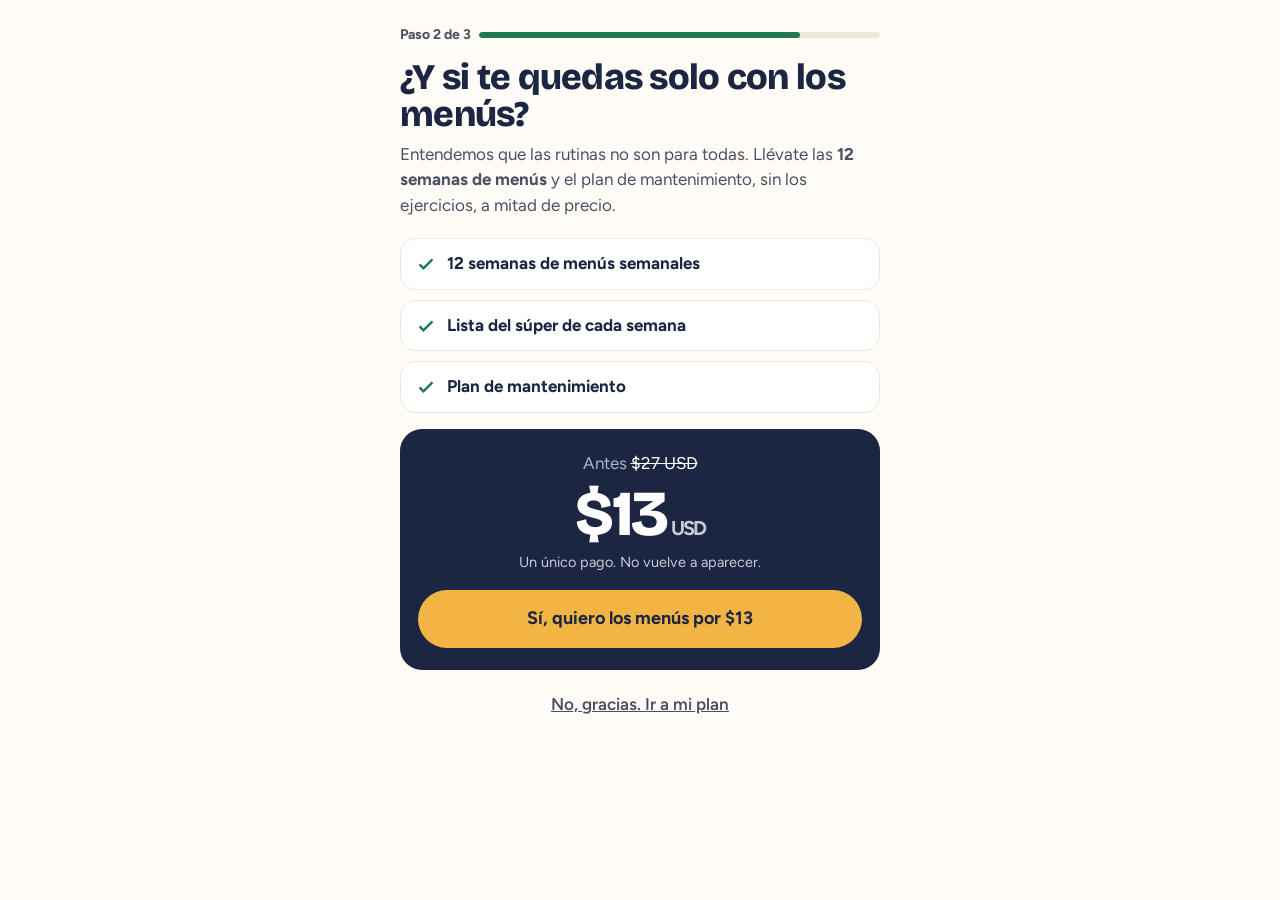
==== downsell.html @ ceddd746 "Plan Saciante quiz funnel v1" ====
<!doctype html><html lang="es-MX"><head><meta charset="utf-8"><meta name="viewport" content="width=device-width, initial-scale=1, viewport-fit=cover"><meta name="robots" content="noindex"><meta name="theme-color" content="#1C2541"><link rel="preconnect" href="https://fonts.googleapis.com"><link rel="preconnect" href="https://fonts.gstatic.com" crossorigin><link href="https://fonts.googleapis.com/css2?family=Bricolage+Grotesque:opsz,wght@12..96,600;12..96,800&family=Figtree:wght@400;500;600;700&display=swap" rel="stylesheet"><link rel="stylesheet" href="styles.css?v=1"><link rel="stylesheet" href="page.css?v=1"><title>Una última opción · Plan Saciante</title></head><body>
<main class="post">
<div class="step">Paso 2 de 3 <i style="--w:80%"></i></div>
<h1>¿Y si te quedas solo con los menús?</h1>
<p class="sub">Entendemos que las rutinas no son para todas. Llévate las <b>12 semanas de menús</b> y el plan de mantenimiento, sin los ejercicios, a mitad de precio.</p>
<ul class="list">
<li><svg viewBox="0 0 24 24" aria-hidden="true"><path d="M5 12.5l4.2 4.2L19 7"/></svg><div><b>12 semanas de menús semanales</b></div></li>
<li><svg viewBox="0 0 24 24" aria-hidden="true"><path d="M5 12.5l4.2 4.2L19 7"/></svg><div><b>Lista del súper de cada semana</b></div></li>
<li><svg viewBox="0 0 24 24" aria-hidden="true"><path d="M5 12.5l4.2 4.2L19 7"/></svg><div><b>Plan de mantenimiento</b></div></li>
</ul>
<div class="price"><div class="was">Antes <s>$27 USD</s></div><div class="now">$13<small>USD</small></div><p class="why">Un único pago. No vuelve a aparecer.</p>
<a class="cta" id="yes" href="#">Sí, quiero los menús por $13</a></div>
<a class="no" href="gracias.html">No, gracias. Ir a mi plan</a>
</main>
<script src="config.js?v=1"></script>
<script>(function(){var C=window.SACIANTE_CONFIG||{};document.getElementById("yes").href=C.DOWNSELL_URL||"#";})();</script>
</body></html>
---- styles.css ----
:root{
  --noche:#1C2541;      /* texto principal, pantallas oscuras */
  --noche-2:#2B3763;
  --leche:#FFFCF7;      /* fondo */
  --avena:#EFE6D8;      /* superficies, bordes */
  --avena-2:#E2D5C1;
  --canela:#9C4A1A;     /* acentos de texto (AA sobre leche) */
  --agave:#1E7A4C;      /* CTA */
  --agave-2:#16613C;
  --miel:#F2B544;       /* progreso, estrellas */
  --alerta:#B3261E;
  --texto-2:#4A4F63;
  --radius-l:22px; --radius-m:16px; --radius-s:10px;
  --shadow:0 1px 0 rgba(28,37,65,.06), 0 8px 24px -12px rgba(28,37,65,.25);
  --display:"Bricolage Grotesque", "Figtree", system-ui, sans-serif;
  --body:"Figtree", system-ui, -apple-system, "Segoe UI", sans-serif;
}
*{box-sizing:border-box}
html{-webkit-text-size-adjust:100%}
body{margin:0;background:var(--leche);color:var(--noche);font:400 17px/1.5 var(--body);min-height:100dvh;-webkit-font-smoothing:antialiased}
body.dark{background:var(--noche);color:#F5F1EA}
img,svg{display:block;max-width:100%}
button{font:inherit;color:inherit}
.skip{position:absolute;left:-999px;top:8px;background:#fff;padding:8px 12px;border-radius:8px;z-index:20}
.skip:focus{left:8px}
:focus-visible{outline:3px solid var(--miel);outline-offset:3px;border-radius:6px}

/* Header */
.top{position:sticky;top:0;z-index:10;display:grid;grid-template-columns:44px 1fr 64px;align-items:center;gap:8px;padding:10px 16px calc(10px);padding-top:max(10px,env(safe-area-inset-top));background:rgba(255,252,247,.94);backdrop-filter:blur(8px);border-bottom:1px solid var(--avena)}
body.dark .top{background:rgba(28,37,65,.94);border-color:var(--noche-2)}
.back{width:44px;height:44px;border:0;background:transparent;border-radius:12px;cursor:pointer;display:grid;place-items:center}
.back svg{width:24px;height:24px;fill:none;stroke:currentColor;stroke-width:2.4;stroke-linecap:round;stroke-linejoin:round}
.back[disabled]{visibility:hidden}
.brand{font:800 18px/1 var(--display);letter-spacing:-.01em;text-align:center}
.glass{display:flex;align-items:center;gap:6px;justify-self:end;font:600 13px/1 var(--body);color:var(--texto-2)}
body.dark .glass{color:#C9CCDA}
.glass svg{width:22px;height:29px}
#milk{transition:y .5s cubic-bezier(.3,.7,.2,1)}

/* Layout */
main{max-width:520px;margin:0 auto;padding:20px 20px 120px;outline:none}
.screen{animation:in .35s ease both}
@keyframes in{from{opacity:0;transform:translateY(8px)}to{opacity:1;transform:none}}
h1,h2{font-family:var(--display);letter-spacing:-.02em;margin:0}
h1{font-size:clamp(30px,8.4vw,40px);line-height:1.04;font-weight:800}
h2{font-size:clamp(25px,6.6vw,31px);line-height:1.12;font-weight:800;margin-bottom:8px}
.sub{color:var(--texto-2);margin:8px 0 20px}
body.dark .sub{color:#C9CCDA}
.hint{font-size:15px;color:var(--texto-2);margin:-12px 0 16px}

/* Options */
.opts{display:grid;gap:10px;margin:0;padding:0;border:0}
.opts.grid2{grid-template-columns:1fr 1fr}
.opt{position:relative;display:flex;align-items:center;gap:14px;width:100%;min-height:60px;padding:14px 16px;background:#fff;border:2px solid var(--avena);border-radius:var(--radius-m);text-align:left;cursor:pointer;font-weight:600;font-size:17px;transition:border-color .15s, background .15s, transform .1s}
.opt:hover{border-color:var(--avena-2)}
.opt:active{transform:scale(.985)}
.opt[aria-pressed="true"],.opt[aria-checked="true"]{border-color:var(--agave);background:#F1F8F3}
.opt .ic{flex:none;width:40px;height:40px;border-radius:12px;background:var(--avena);display:grid;place-items:center}
.opt .ic svg{width:22px;height:22px;fill:none;stroke:var(--noche);stroke-width:1.9;stroke-linecap:round;stroke-linejoin:round}
.opt .tx{display:flex;flex-direction:column;gap:2px}
.opt small{font-weight:400;font-size:15px;color:var(--texto-2);line-height:1.35}
.opt .tick{margin-left:auto;flex:none;width:24px;height:24px;border-radius:7px;border:2px solid var(--avena-2);display:grid;place-items:center}
.opt[aria-checked="true"] .tick{background:var(--agave);border-color:var(--agave)}
.opt .tick svg{width:14px;height:14px;fill:none;stroke:#fff;stroke-width:3;opacity:0}
.opt[aria-checked="true"] .tick svg{opacity:1}
.opt.tile{flex-direction:column;align-items:center;justify-content:center;text-align:center;min-height:132px;gap:10px;padding:14px 10px}
.opt.tile .ic{width:64px;height:64px;border-radius:50%}
.opt.tile .ic svg{width:34px;height:34px}

/* CTA */
.cta{display:flex;align-items:center;justify-content:center;gap:10px;width:100%;min-height:58px;padding:14px 20px;border:0;border-radius:999px;background:var(--agave);color:#fff;font:700 18px/1.2 var(--body);cursor:pointer;box-shadow:0 10px 24px -12px rgba(30,122,76,.8);transition:background .15s, transform .1s;text-decoration:none}
.cta:hover{background:var(--agave-2)}
.cta:active{transform:scale(.985)}
.cta[disabled]{background:#9DB8A8;box-shadow:none;cursor:not-allowed}
.dock{position:fixed;left:0;right:0;bottom:0;padding:12px 20px max(14px,env(safe-area-inset-bottom));background:linear-gradient(to top,var(--leche) 70%,rgba(255,252,247,0));z-index:5}
body.dark .dock{background:linear-gradient(to top,var(--noche) 70%,rgba(28,37,65,0))}
.dock .cta{max-width:480px;margin:0 auto}
.cta.ghost{background:transparent;color:var(--texto-2);box-shadow:none;text-decoration:underline;font-weight:600;font-size:16px;min-height:48px}

/* Landing */
.hero{display:grid;gap:18px;padding-top:6px}
.hero .kicker{display:inline-flex;align-self:start;gap:8px;align-items:center;background:var(--avena);border-radius:999px;padding:6px 12px;font-weight:600;font-size:14px;width:max-content}
.hero h1 em{font-style:normal;color:var(--canela)}
.hero-art{position:relative;border-radius:28px;background:var(--noche);color:#F5F1EA;padding:22px 20px 20px;overflow:hidden;min-height:220px}
.hero-art .moon{position:absolute;right:-30px;top:-30px;width:150px;height:150px;border-radius:50%;background:radial-gradient(circle at 35% 35%,#FFF6DD,#F2B544 60%,#D9952A);opacity:.95}
.hero-art .stars{position:absolute;inset:0;background-image:radial-gradient(#fff 1px,transparent 1.5px),radial-gradient(#fff 1px,transparent 1.5px);background-size:60px 60px,90px 90px;background-position:10px 20px,40px 55px;opacity:.25}
.hero-art .cup{position:relative;width:108px;margin:6px 0 0 6px}
.hero-art .recipe{position:relative;margin-top:12px;font-size:15px;line-height:1.45;color:#D9DCE8;max-width:28ch}
.hero-art .recipe b{color:#fff}
.trust{display:flex;flex-wrap:wrap;gap:8px 16px;justify-content:center;font-size:14px;color:var(--texto-2);margin-top:4px}
.trust span{display:inline-flex;gap:6px;align-items:center}
.trust svg{width:16px;height:16px;fill:none;stroke:var(--agave);stroke-width:2.6}
.proof{display:flex;gap:10px;align-items:center;justify-content:center;font-size:15px;color:var(--texto-2)}
.faces{display:flex}
.faces i{width:28px;height:28px;border-radius:50%;border:2px solid var(--leche);margin-left:-8px;display:grid;place-items:center;font:700 12px/1 var(--body);font-style:normal;color:#fff}
.faces i:first-child{margin-left:0}

/* Info screens */
.card{background:#fff;border:1px solid var(--avena);border-radius:var(--radius-l);padding:20px;box-shadow:var(--shadow)}
body.dark .card{background:var(--noche-2);border-color:#3A4677;box-shadow:none}
.big-stat{font:800 64px/1 var(--display);color:var(--canela);letter-spacing:-.03em}
.steps{list-style:none;margin:16px 0 0;padding:0;display:grid;gap:0;counter-reset:s}
.steps li{position:relative;padding:0 0 18px 52px;counter-increment:s}
.steps li::before{content:counter(s);position:absolute;left:0;top:0;width:36px;height:36px;border-radius:50%;background:var(--avena);display:grid;place-items:center;font:800 16px/1 var(--display)}
.steps li:not(:last-child)::after{content:"";position:absolute;left:17px;top:38px;bottom:2px;width:2px;background:var(--avena)}
.steps li.good::before{background:var(--agave);color:#fff}
.steps b{display:block;font-size:17px}
.steps span{color:var(--texto-2);font-size:15px}
.note{font-size:13px;color:var(--texto-2);margin-top:14px}
body.dark .note{color:#AEB3C8}

/* Stepper */
.unit{display:inline-grid;grid-auto-flow:column;background:var(--avena);border-radius:999px;padding:4px;margin:0 auto 18px}
.unit button{border:0;background:transparent;border-radius:999px;padding:8px 18px;font-weight:700;cursor:pointer;min-height:40px}
.unit button[aria-pressed="true"]{background:#fff;box-shadow:var(--shadow)}
.stepper{display:grid;grid-template-columns:56px 1fr 56px;align-items:center;gap:8px;margin:8px 0 6px}
.stepper button{height:56px;border-radius:50%;border:2px solid var(--avena-2);background:#fff;font:700 26px/1 var(--body);cursor:pointer}
.stepper output{text-align:center;font:800 54px/1 var(--display);letter-spacing:-.03em}
.stepper output small{font:600 20px var(--body);color:var(--texto-2);margin-left:4px}
input[type=range]{width:100%;accent-color:var(--agave);height:36px}
.center{text-align:center}
.pill{display:inline-block;background:#F1F8F3;color:var(--agave-2);border-radius:999px;padding:6px 12px;font-weight:700;font-size:15px;margin-top:10px}
.field{display:grid;gap:8px;margin:6px 0}
.field label{font-weight:600}
.field input{height:58px;border-radius:var(--radius-m);border:2px solid var(--avena-2);padding:0 16px;font:600 19px var(--body);background:#fff;color:var(--noche)}
.field input:focus{border-color:var(--agave);outline:none;box-shadow:0 0 0 4px rgba(30,122,76,.15)}

/* Chart */
.chart{margin-top:8px}
.chart svg{width:100%;height:auto}
.legend{display:flex;gap:16px;font-size:14px;color:var(--texto-2);margin-top:6px}
.legend i{display:inline-block;width:12px;height:12px;border-radius:3px;margin-right:6px;vertical-align:-1px}

/* Loader */
.loader{min-height:70dvh;display:grid;align-content:center;justify-items:center;text-align:center;gap:18px}
.bigcup{width:120px}
.bigcup #bigmilk{transition:y .25s linear}
.checks{list-style:none;padding:0;margin:4px 0 0;display:grid;gap:10px;text-align:left;width:100%;max-width:320px}
.checks li{display:flex;gap:10px;align-items:center;color:#AEB3C8;transition:color .3s}
.checks li.done{color:#F5F1EA}
.checks .dot{width:22px;height:22px;border-radius:50%;border:2px solid #4A5788;display:grid;place-items:center;flex:none}
.checks li.done .dot{background:var(--agave);border-color:var(--agave)}
.checks .dot svg{width:12px;height:12px;fill:none;stroke:#fff;stroke-width:3.5;opacity:0}
.checks li.done .dot svg{opacity:1}
.ticker{min-height:110px;width:100%;max-width:380px}
.review{background:var(--noche-2);border-radius:var(--radius-m);padding:14px 16px;text-align:left;animation:in .4s ease both}
.review .stars{color:var(--miel);letter-spacing:2px;font-size:14px}
.review p{margin:4px 0 6px;font-size:15px;color:#F5F1EA}
.review small{color:#AEB3C8;font-size:13px}

/* Result */
.badge{display:inline-flex;gap:6px;align-items:center;border-radius:999px;padding:6px 12px;font-weight:700;font-size:14px}
.badge.warn{background:#FBEAE8;color:var(--alerta)}
.badge.ok{background:#F1F8F3;color:var(--agave-2)}
.imc{display:grid;gap:10px;margin:14px 0}
.imc-bar{position:relative;height:12px;border-radius:999px;background:linear-gradient(90deg,#7FB3D5 0 18%,#6FBF8E 18% 45%,#F2B544 45% 70%,#E07A5F 70%)}
.imc-pin{position:absolute;top:-7px;width:26px;height:26px;border-radius:50%;background:#fff;border:4px solid var(--noche);transform:translateX(-50%)}
.imc-scale{display:flex;justify-content:space-between;font-size:12px;color:var(--texto-2)}
.signals{list-style:none;padding:0;margin:12px 0 0;display:grid;gap:10px}
.signals li{display:flex;gap:12px;align-items:flex-start;padding:12px 14px;border-radius:var(--radius-m);background:#FFF6F0;border:1px solid #F4DCCB}
.signals li svg{flex:none;width:22px;height:22px;fill:none;stroke:var(--alerta);stroke-width:2.2;margin-top:2px}
.signals b{display:block}
.signals span{font-size:15px;color:var(--texto-2)}
.testis{display:grid;gap:12px}
.testi{background:#fff;border:1px solid var(--avena);border-radius:var(--radius-m);padding:16px}
.testi .who{display:flex;gap:10px;align-items:center;margin-bottom:8px}
.testi .av{width:40px;height:40px;border-radius:50%;display:grid;place-items:center;color:#fff;font:700 15px var(--body)}
.testi .stars{color:#C98A12;letter-spacing:2px;font-size:14px}
.testi p{margin:0}
.fine{font-size:12.5px;color:var(--texto-2);margin-top:10px}

/* Offer */
.offer section{margin-top:28px}
.banner{position:sticky;top:65px;z-index:4;margin:-20px -20px 16px;padding:10px 16px;background:var(--noche);color:#F5F1EA;font-size:14.5px;text-align:center;display:flex;gap:8px;align-items:center;justify-content:center}
.banner b{color:var(--miel);font-variant-numeric:tabular-nums;font-size:16px}
.phases{display:grid;gap:10px;margin-top:14px}
.phase{display:grid;grid-template-columns:72px 1fr;gap:12px;align-items:center;padding:14px;border-radius:var(--radius-m);background:#fff;border:1px solid var(--avena)}
.phase .d{font:800 15px/1.1 var(--display);text-align:center;background:var(--avena);border-radius:12px;padding:10px 4px}
.phase .d b{display:block;font-size:24px}
.phase p{margin:2px 0 0;font-size:15px;color:var(--texto-2)}
.stack{list-style:none;margin:14px 0 0;padding:0;border:1px solid var(--avena);border-radius:var(--radius-l);overflow:hidden;background:#fff}
.stack li{display:flex;gap:12px;align-items:flex-start;padding:14px 16px;border-top:1px solid var(--avena)}
.stack li:first-child{border-top:0}
.stack .mock{flex:none;width:44px;height:56px;border-radius:6px;background:var(--noche);position:relative;box-shadow:2px 3px 0 var(--avena-2)}
.stack .mock::after{content:"";position:absolute;left:8px;right:8px;top:10px;height:4px;border-radius:2px;background:var(--miel);box-shadow:0 8px 0 rgba(255,255,255,.4),0 14px 0 rgba(255,255,255,.25)}
.stack .mock.b{background:var(--agave)}
.stack .t{flex:1}
.stack .t b{display:block}
.stack .t span{font-size:14.5px;color:var(--texto-2)}
.stack .v{font-weight:700;color:var(--texto-2);text-decoration:line-through;white-space:nowrap}
.stack .tag{display:inline-block;font-size:12px;font-weight:800;color:var(--canela);margin-bottom:2px}
.price{margin-top:16px;text-align:center;padding:22px 18px;border-radius:var(--radius-l);background:var(--noche);color:#F5F1EA}
.price .was{color:#AEB3C8}
.price .was s{color:#fff}
.price .now{font:800 64px/1 var(--display);letter-spacing:-.03em;margin:6px 0;color:#fff}
.price .now small{font:700 20px var(--body);color:#C9CCDA;margin-left:4px}
.price .why{font-size:14.5px;color:#C9CCDA;margin:0 0 16px}
.price .cta{background:var(--miel);color:var(--noche);box-shadow:none}
.price .cta:hover{background:#FFC75E}
.price .secure{display:flex;gap:8px;justify-content:center;align-items:center;font-size:13px;color:#AEB3C8;margin-top:12px}
.price .secure svg{width:14px;height:14px;fill:none;stroke:currentColor;stroke-width:2.2}
.guarantee{display:grid;grid-template-columns:76px 1fr;gap:14px;align-items:center}
.seal{width:76px;height:76px;border-radius:50%;background:var(--miel);display:grid;place-items:center;text-align:center;font:800 12px/1.05 var(--display);color:var(--noche);box-shadow:inset 0 0 0 4px #fff,0 0 0 2px var(--miel)}
.seal b{display:block;font-size:26px}
details{border-bottom:1px solid var(--avena);padding:4px 0}
summary{cursor:pointer;list-style:none;font-weight:700;min-height:52px;display:flex;align-items:center;justify-content:space-between;gap:12px}
summary::-webkit-details-marker{display:none}
summary::after{content:"+";font:700 24px var(--body);color:var(--texto-2)}
details[open] summary::after{content:"–"}
details p{margin:0 0 14px;color:var(--texto-2)}
.disclaimer{font-size:12.5px;color:var(--texto-2);border-top:1px solid var(--avena);margin-top:32px;padding-top:16px}
.compare{display:grid;grid-template-columns:1fr 1fr;gap:10px;margin-top:14px}
.compare div{padding:14px;border-radius:var(--radius-m);font-size:15px}
.compare .a{background:#FBEAE8}
.compare .b{background:#F1F8F3}
.compare b{display:block;font-family:var(--display);font-size:16px;margin-bottom:4px}

@media (prefers-reduced-motion:reduce){*{animation:none!important;transition:none!important}}
@media (min-width:700px){main{padding-top:36px}}
---- page.css ----
.post{max-width:520px;margin:0 auto;padding:24px 20px 60px}
.post .step{display:flex;gap:8px;align-items:center;font-weight:700;color:var(--texto-2);font-size:14px;margin-bottom:14px}
.post .step i{flex:1;height:6px;border-radius:999px;background:var(--avena);overflow:hidden;position:relative}
.post .step i::after{content:"";position:absolute;inset:0;width:var(--w,50%);background:var(--agave);border-radius:999px}
.post h1{font-size:clamp(28px,7.6vw,36px)}
.post ul.list{list-style:none;padding:0;margin:16px 0;display:grid;gap:10px}
.post ul.list li{display:flex;gap:10px;align-items:flex-start;background:#fff;border:1px solid var(--avena);border-radius:16px;padding:12px 14px}
.post ul.list svg{flex:none;width:22px;height:22px;fill:none;stroke:var(--agave);stroke-width:2.6;margin-top:2px}
.post .no{display:block;text-align:center;margin-top:10px;color:var(--texto-2);font-weight:600;min-height:48px;line-height:48px}
.dl{display:grid;gap:10px;margin:16px 0}
.dl a{display:flex;gap:12px;align-items:center;background:#fff;border:1px solid var(--avena);border-radius:16px;padding:14px;text-decoration:none;color:var(--noche);font-weight:700;min-height:60px}
.dl a span{margin-left:auto;color:var(--agave);font-size:14px}
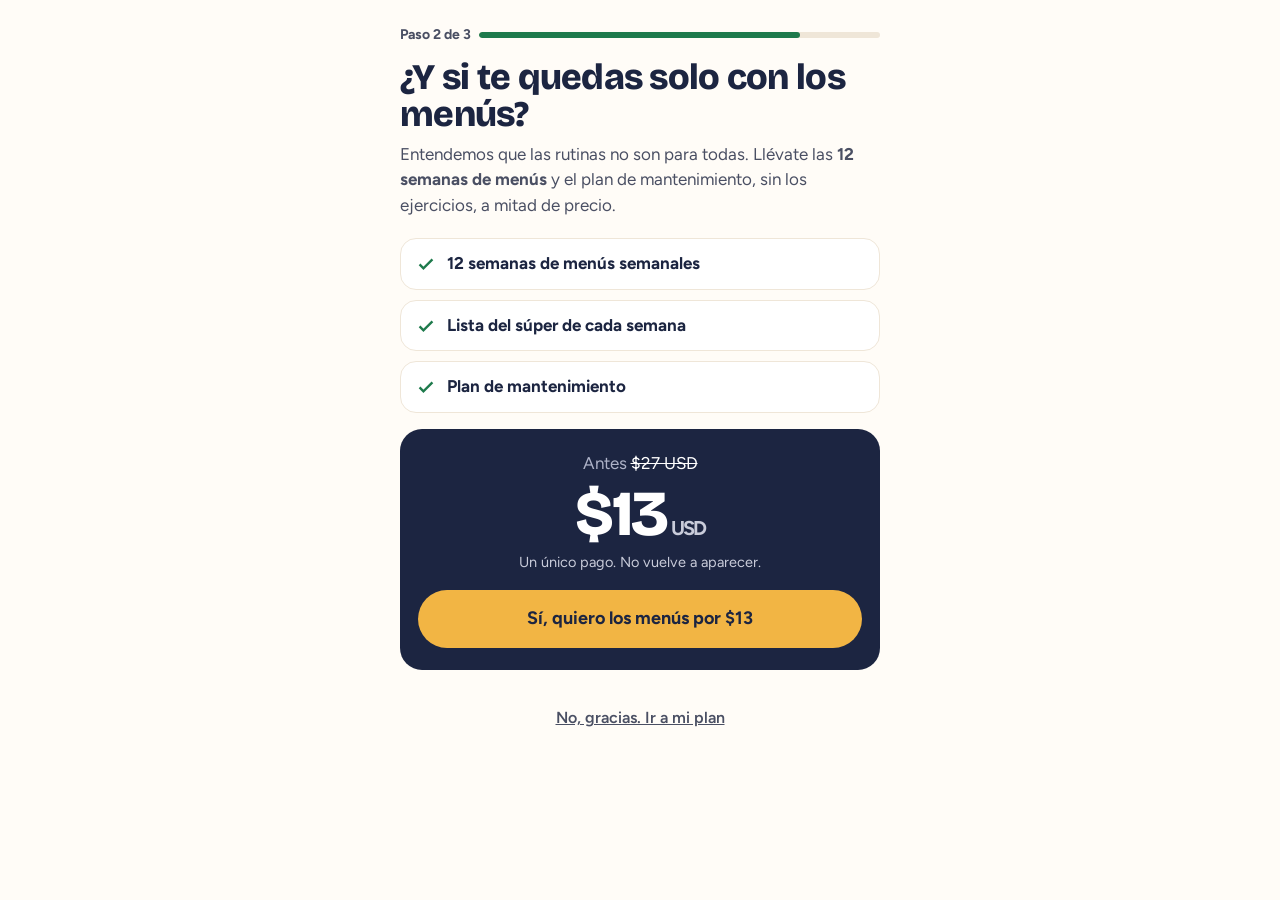
==== commit 98514950: "connect KashPay checkout + one-click upsell/downsell" ====
--- a/downsell.html
+++ b/downsell.html
@@ -1,4 +1,4 @@
-<!doctype html><html lang="es-MX"><head><meta charset="utf-8"><meta name="viewport" content="width=device-width, initial-scale=1, viewport-fit=cover"><meta name="robots" content="noindex"><meta name="theme-color" content="#1C2541"><link rel="preconnect" href="https://fonts.googleapis.com"><link rel="preconnect" href="https://fonts.gstatic.com" crossorigin><link href="https://fonts.googleapis.com/css2?family=Bricolage+Grotesque:opsz,wght@12..96,600;12..96,800&family=Figtree:wght@400;500;600;700&display=swap" rel="stylesheet"><link rel="stylesheet" href="styles.css?v=1"><link rel="stylesheet" href="page.css?v=1"><title>Una última opción · Plan Saciante</title></head><body>
+<!doctype html><html lang="es-MX"><head><meta charset="utf-8"><meta name="viewport" content="width=device-width, initial-scale=1, viewport-fit=cover"><meta name="robots" content="noindex"><meta name="theme-color" content="#1C2541"><link rel="preconnect" href="https://fonts.googleapis.com"><link rel="preconnect" href="https://fonts.gstatic.com" crossorigin><link href="https://fonts.googleapis.com/css2?family=Bricolage+Grotesque:opsz,wght@12..96,600;12..96,800&family=Figtree:wght@400;500;600;700&display=swap" rel="stylesheet"><link rel="stylesheet" href="styles.css?v=2"><link rel="stylesheet" href="page.css?v=1"><script src="https://pay.sheridanmktmng.com/scripts/upsell-processor.js"></script><title>Una última opción · Plan Saciante</title></head><body>
 <main class="post">
 <div class="step">Paso 2 de 3 <i style="--w:80%"></i></div>
 <h1>¿Y si te quedas solo con los menús?</h1>
@@ -9,9 +9,9 @@
 <li><svg viewBox="0 0 24 24" aria-hidden="true"><path d="M5 12.5l4.2 4.2L19 7"/></svg><div><b>Plan de mantenimiento</b></div></li>
 </ul>
 <div class="price"><div class="was">Antes <s>$27 USD</s></div><div class="now">$13<small>USD</small></div><p class="why">Un único pago. No vuelve a aparecer.</p>
-<a class="cta" id="yes" href="#">Sí, quiero los menús por $13</a></div>
-<a class="no" href="gracias.html">No, gracias. Ir a mi plan</a>
+<button type="button" class="cta" id="yes" onclick="acceptUpsell('https://pay.sheridanmktmng.com/u/2a9d24d988082957')">Sí, quiero los menús por &#36;13</button></div>
+<button type="button" class="no cta ghost" onclick="declineUpsell('https://pay.sheridanmktmng.com/u/2a9d24d988082957')">No, gracias. Ir a mi plan</button>
 </main>
 <script src="config.js?v=1"></script>
-<script>(function(){var C=window.SACIANTE_CONFIG||{};document.getElementById("yes").href=C.DOWNSELL_URL||"#";})();</script>
+
 </body></html>
--- a/styles.css
+++ b/styles.css
@@ -16,6 +16,8 @@
   --body:"Figtree", system-ui, -apple-system, "Segoe UI", sans-serif;
 }
 *{box-sizing:border-box}
+[hidden]{display:none!important}
+h1:focus,h2:focus{outline:none}
 html{-webkit-text-size-adjust:100%}
 body{margin:0;background:var(--leche);color:var(--noche);font:400 17px/1.5 var(--body);min-height:100dvh;-webkit-font-smoothing:antialiased}
 body.dark{background:var(--noche);color:#F5F1EA}
@@ -153,7 +155,7 @@
 .badge.warn{background:#FBEAE8;color:var(--alerta)}
 .badge.ok{background:#F1F8F3;color:var(--agave-2)}
 .imc{display:grid;gap:10px;margin:14px 0}
-.imc-bar{position:relative;height:12px;border-radius:999px;background:linear-gradient(90deg,#7FB3D5 0 18%,#6FBF8E 18% 45%,#F2B544 45% 70%,#E07A5F 70%)}
+.imc-bar{position:relative;height:12px;border-radius:999px;background:linear-gradient(90deg,#7FB3D5 0 14%,#6FBF8E 14% 40%,#F2B544 40% 60%,#E07A5F 60%)}
 .imc-pin{position:absolute;top:-7px;width:26px;height:26px;border-radius:50%;background:#fff;border:4px solid var(--noche);transform:translateX(-50%)}
 .imc-scale{display:flex;justify-content:space-between;font-size:12px;color:var(--texto-2)}
 .signals{list-style:none;padding:0;margin:12px 0 0;display:grid;gap:10px}
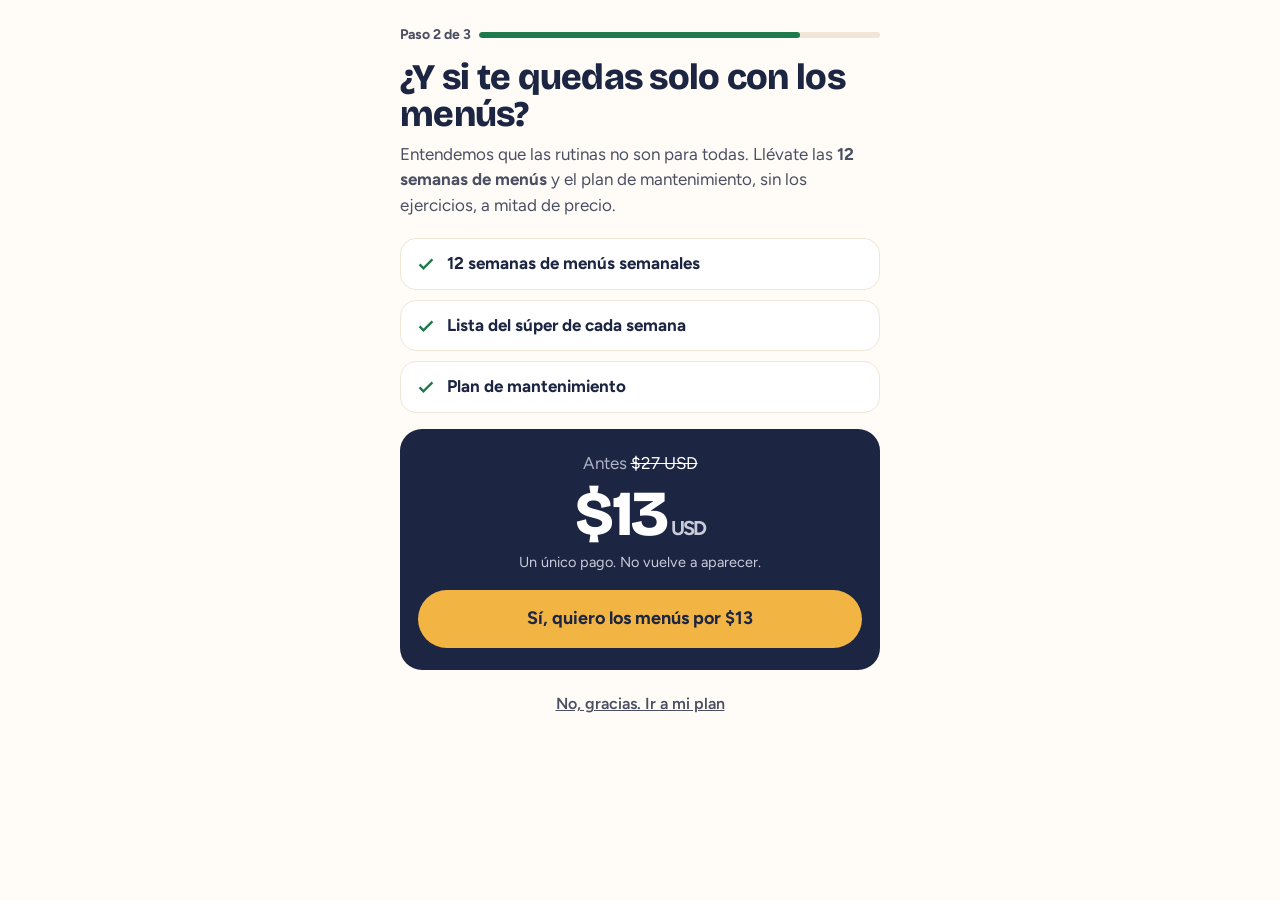
==== commit 7804f1b3: "decline link spacing" ====
--- a/downsell.html
+++ b/downsell.html
@@ -1,4 +1,4 @@
-<!doctype html><html lang="es-MX"><head><meta charset="utf-8"><meta name="viewport" content="width=device-width, initial-scale=1, viewport-fit=cover"><meta name="robots" content="noindex"><meta name="theme-color" content="#1C2541"><link rel="preconnect" href="https://fonts.googleapis.com"><link rel="preconnect" href="https://fonts.gstatic.com" crossorigin><link href="https://fonts.googleapis.com/css2?family=Bricolage+Grotesque:opsz,wght@12..96,600;12..96,800&family=Figtree:wght@400;500;600;700&display=swap" rel="stylesheet"><link rel="stylesheet" href="styles.css?v=2"><link rel="stylesheet" href="page.css?v=1"><script src="https://pay.sheridanmktmng.com/scripts/upsell-processor.js"></script><title>Una última opción · Plan Saciante</title></head><body>
+<!doctype html><html lang="es-MX"><head><meta charset="utf-8"><meta name="viewport" content="width=device-width, initial-scale=1, viewport-fit=cover"><meta name="robots" content="noindex"><meta name="theme-color" content="#1C2541"><link rel="preconnect" href="https://fonts.googleapis.com"><link rel="preconnect" href="https://fonts.gstatic.com" crossorigin><link href="https://fonts.googleapis.com/css2?family=Bricolage+Grotesque:opsz,wght@12..96,600;12..96,800&family=Figtree:wght@400;500;600;700&display=swap" rel="stylesheet"><link rel="stylesheet" href="styles.css?v=2"><link rel="stylesheet" href="page.css?v=2"><script src="https://pay.sheridanmktmng.com/scripts/upsell-processor.js"></script><title>Una última opción · Plan Saciante</title></head><body>
 <main class="post">
 <div class="step">Paso 2 de 3 <i style="--w:80%"></i></div>
 <h1>¿Y si te quedas solo con los menús?</h1>
--- a/page.css
+++ b/page.css
@@ -6,7 +6,7 @@
 .post ul.list{list-style:none;padding:0;margin:16px 0;display:grid;gap:10px}
 .post ul.list li{display:flex;gap:10px;align-items:flex-start;background:#fff;border:1px solid var(--avena);border-radius:16px;padding:12px 14px}
 .post ul.list svg{flex:none;width:22px;height:22px;fill:none;stroke:var(--agave);stroke-width:2.6;margin-top:2px}
-.post .no{display:block;text-align:center;margin-top:10px;color:var(--texto-2);font-weight:600;min-height:48px;line-height:48px}
+.post .no{display:block;text-align:center;margin-top:10px;color:var(--texto-2);font-weight:600;min-height:48px;line-height:1.35;padding:12px 8px;width:100%;border:0;background:none;cursor:pointer;text-decoration:underline}
 .dl{display:grid;gap:10px;margin:16px 0}
 .dl a{display:flex;gap:12px;align-items:center;background:#fff;border:1px solid var(--avena);border-radius:16px;padding:14px;text-decoration:none;color:var(--noche);font-weight:700;min-height:60px}
 .dl a span{margin-left:auto;color:var(--agave);font-size:14px}
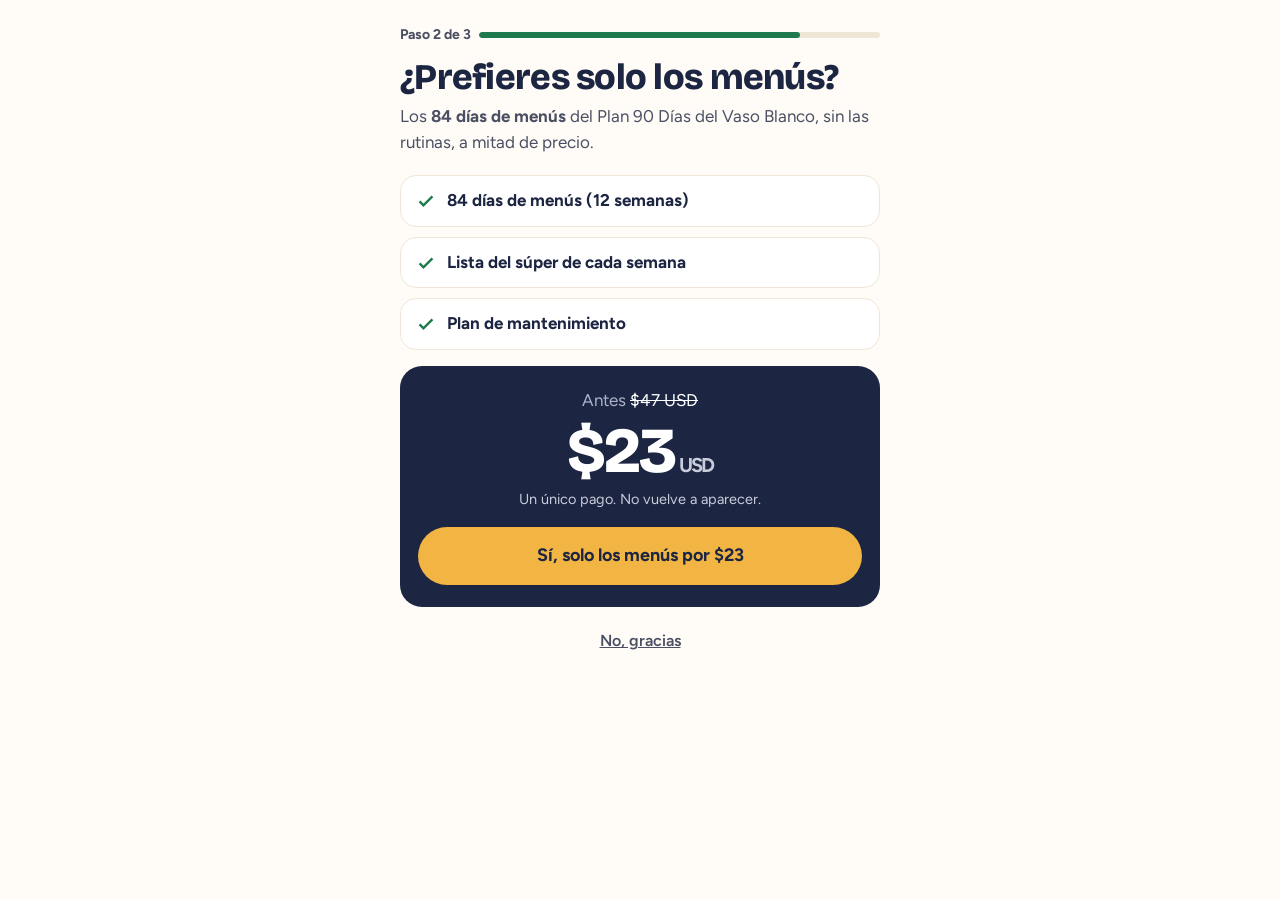
==== commit f1176062: "Oferta V2 «El Vaso Blanco»: marca, promesa, despensa con candado, tu medida y tu hora, stack 197, la" ====
--- a/downsell.html
+++ b/downsell.html
@@ -1,17 +1,17 @@
-<!doctype html><html lang="es-MX"><head><meta charset="utf-8"><meta name="viewport" content="width=device-width, initial-scale=1, viewport-fit=cover"><meta name="robots" content="noindex"><meta name="theme-color" content="#1C2541"><link rel="preconnect" href="https://fonts.googleapis.com"><link rel="preconnect" href="https://fonts.gstatic.com" crossorigin><link href="https://fonts.googleapis.com/css2?family=Bricolage+Grotesque:opsz,wght@12..96,600;12..96,800&family=Figtree:wght@400;500;600;700&display=swap" rel="stylesheet"><link rel="stylesheet" href="styles.css?v=2"><link rel="stylesheet" href="page.css?v=2"><script src="https://pay.sheridanmktmng.com/scripts/upsell-processor.js"></script><title>Una última opción · Plan Saciante</title></head><body>
+<!doctype html><html lang="es-MX"><head><meta charset="utf-8"><meta name="viewport" content="width=device-width, initial-scale=1, viewport-fit=cover"><meta name="robots" content="noindex"><meta name="theme-color" content="#1C2541"><link rel="preconnect" href="https://fonts.googleapis.com"><link rel="preconnect" href="https://fonts.gstatic.com" crossorigin><link href="https://fonts.googleapis.com/css2?family=Bricolage+Grotesque:opsz,wght@12..96,600;12..96,800&family=Figtree:wght@400;500;600;700&display=swap" rel="stylesheet"><link rel="stylesheet" href="styles.css?v=3"><link rel="stylesheet" href="page.css?v=2"><script src="https://pay.sheridanmktmng.com/scripts/upsell-processor.js"></script><title>Una última opción · El Vaso Blanco</title></head><body>
 <main class="post">
 <div class="step">Paso 2 de 3 <i style="--w:80%"></i></div>
-<h1>¿Y si te quedas solo con los menús?</h1>
-<p class="sub">Entendemos que las rutinas no son para todas. Llévate las <b>12 semanas de menús</b> y el plan de mantenimiento, sin los ejercicios, a mitad de precio.</p>
+<h1>¿Prefieres solo los menús?</h1>
+<p class="sub">Los <b>84 días de menús</b> del Plan 90 Días del Vaso Blanco, sin las rutinas, a mitad de precio.</p>
 <ul class="list">
-<li><svg viewBox="0 0 24 24" aria-hidden="true"><path d="M5 12.5l4.2 4.2L19 7"/></svg><div><b>12 semanas de menús semanales</b></div></li>
+<li><svg viewBox="0 0 24 24" aria-hidden="true"><path d="M5 12.5l4.2 4.2L19 7"/></svg><div><b>84 días de menús (12 semanas)</b></div></li>
 <li><svg viewBox="0 0 24 24" aria-hidden="true"><path d="M5 12.5l4.2 4.2L19 7"/></svg><div><b>Lista del súper de cada semana</b></div></li>
 <li><svg viewBox="0 0 24 24" aria-hidden="true"><path d="M5 12.5l4.2 4.2L19 7"/></svg><div><b>Plan de mantenimiento</b></div></li>
 </ul>
-<div class="price"><div class="was">Antes <s>$27 USD</s></div><div class="now">$13<small>USD</small></div><p class="why">Un único pago. No vuelve a aparecer.</p>
-<button type="button" class="cta" id="yes" onclick="acceptUpsell('https://pay.sheridanmktmng.com/u/2a9d24d988082957')">Sí, quiero los menús por &#36;13</button></div>
-<button type="button" class="no cta ghost" onclick="declineUpsell('https://pay.sheridanmktmng.com/u/2a9d24d988082957')">No, gracias. Ir a mi plan</button>
+<div class="price"><div class="was">Antes <s>$47 USD</s></div><div class="now">$23<small>USD</small></div><p class="why">Un único pago. No vuelve a aparecer.</p>
+<button type="button" class="cta" id="yes" onclick="acceptUpsell('https://pay.sheridanmktmng.com/u/2a9d24d988082957')">Sí, solo los menús por &#36;23</button></div>
+<button type="button" class="no cta ghost" onclick="declineUpsell('https://pay.sheridanmktmng.com/u/2a9d24d988082957')">No, gracias</button>
 </main>
-<script src="config.js?v=1"></script>
+<script src="config.js?v=4"></script><script src="attrib.js?v=1" data-page="downsell"></script>
 
 </body></html>
--- a/styles.css
+++ b/styles.css
@@ -149,6 +149,29 @@
 .review .stars{color:var(--miel);letter-spacing:2px;font-size:14px}
 .review p{margin:4px 0 6px;font-size:15px;color:#F5F1EA}
 .review small{color:#AEB3C8;font-size:13px}
+.review{display:flex;gap:12px;align-items:flex-start}
+.review img{width:56px;height:56px;border-radius:50%;object-fit:cover;flex:none;border:2px solid var(--miel)}
+
+/* Testimonios IA: slide de 4 + 2 vídeos */
+.slider{margin-top:14px}
+.slides{display:flex;gap:12px;overflow-x:auto;scroll-snap-type:x mandatory;-webkit-overflow-scrolling:touch;padding:2px 2px 8px;scrollbar-width:none}
+.slides::-webkit-scrollbar{display:none}
+.slide{flex:0 0 82%;max-width:340px;scroll-snap-align:center;margin:0;background:#fff;border:1px solid var(--avena);border-radius:var(--radius-m);overflow:hidden;box-shadow:var(--shadow)}
+.slide-ph{display:block;width:100%;height:auto;aspect-ratio:1/1;object-fit:cover;background:var(--avena)}
+.slide figcaption{padding:12px 14px 14px}
+.slide .stars{color:#C98A12;letter-spacing:2px;font-size:15px}
+.slide p{margin:4px 0 8px;font-size:16px}
+.slide b{font-size:14.5px;color:var(--texto-2);font-weight:600}
+.dots{display:flex;justify-content:center;gap:6px;margin-top:4px}
+.dots i{width:7px;height:7px;border-radius:50%;background:var(--avena-2);transition:background .2s,width .2s}
+.dots i.on{background:var(--noche);width:18px;border-radius:4px}
+.vids{display:grid;grid-template-columns:1fr 1fr;gap:10px;margin-top:14px}
+.vid{position:relative;margin:0;border-radius:var(--radius-m);overflow:hidden;background:var(--noche);aspect-ratio:9/16}
+.vid video{display:block;width:100%;height:100%;object-fit:cover}
+.vid figcaption{position:absolute;left:0;right:0;top:0;padding:8px 10px;font-size:13px;color:#fff;background:linear-gradient(rgba(0,0,0,.55),transparent);pointer-events:none}
+.vid-snd{position:absolute;left:50%;bottom:12px;transform:translateX(-50%);display:inline-flex;gap:6px;align-items:center;min-height:40px;padding:8px 12px;border:0;border-radius:999px;background:rgba(28,37,65,.82);color:#fff;font:600 13px var(--body);white-space:nowrap;cursor:pointer}
+.vid-snd svg{flex:none;width:18px;height:18px;fill:currentColor;stroke:currentColor;stroke-width:1.6;stroke-linecap:round}
+.vid.live .vid-snd,.vid.live figcaption{display:none}
 
 /* Result */
 .badge{display:inline-flex;gap:6px;align-items:center;border-radius:999px;padding:6px 12px;font-weight:700;font-size:14px}
@@ -219,3 +242,20 @@
 
 @media (prefers-reduced-motion:reduce){*{animation:none!important;transition:none!important}}
 @media (min-width:700px){main{padding-top:36px}}
+.appmock{margin:16px 0 4px;text-align:center}
+.appmock img{width:100%;max-width:420px;height:auto;margin:0 auto;border-radius:22px}
+.appmock figcaption{font:600 14px/1.3 var(--body);color:var(--texto-2);margin-top:8px}
+.tv{margin:18px 0}
+.tv-grid{display:grid;grid-template-columns:1fr 1fr;gap:10px}
+.tv-col{border-radius:var(--radius-m);padding:14px 12px;border:1px solid var(--avena)}
+.tv-col.now{background:#FFF6F0}.tv-col.after{background:#EEF7F1}
+.tv-col>b{display:block;font:800 18px var(--display);margin-bottom:8px}
+.tv-row{margin-top:8px}.tv-row span{font-size:13.5px;color:var(--texto-2)}
+.tv-track{height:9px;border-radius:9px;background:rgba(28,37,65,.1);overflow:hidden;margin-top:4px}
+.tv-track i{display:block;height:100%;border-radius:9px}
+.alertbox{display:flex;gap:12px;margin-top:12px;padding:14px;border-radius:var(--radius-m);background:#FDECEA;border:1px solid #F3C4BF}
+.alertbox svg{flex:none;width:22px;height:22px;fill:none;stroke:var(--alerta);stroke-width:2.2}
+.alertbox b{display:block}.alertbox span{font-size:15px;color:var(--texto-2)}
+.price .today{font:700 14px var(--body);color:var(--alerta);text-transform:uppercase;letter-spacing:.06em;margin-bottom:4px}
+/* Tallas: letra en lugar de icono */
+.ic-l{font:800 19px var(--display);color:var(--noche);letter-spacing:-.02em}
